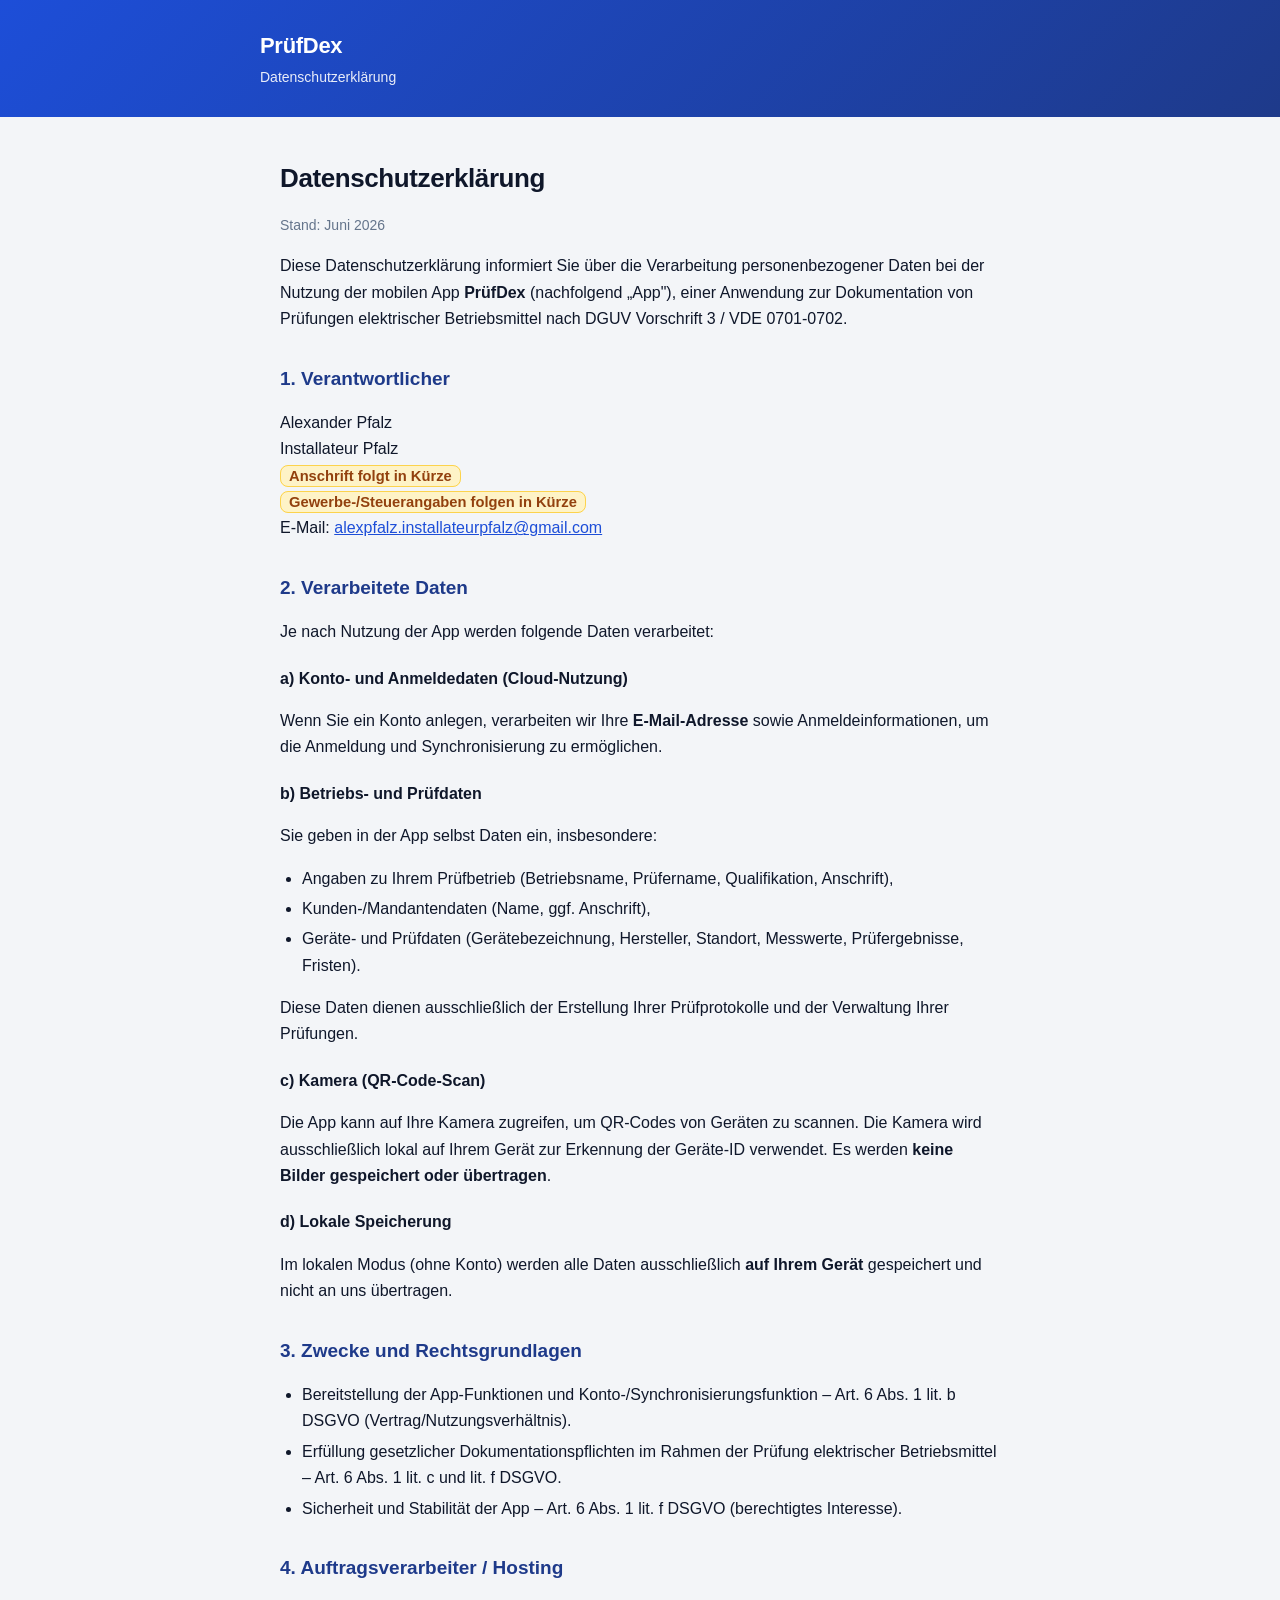
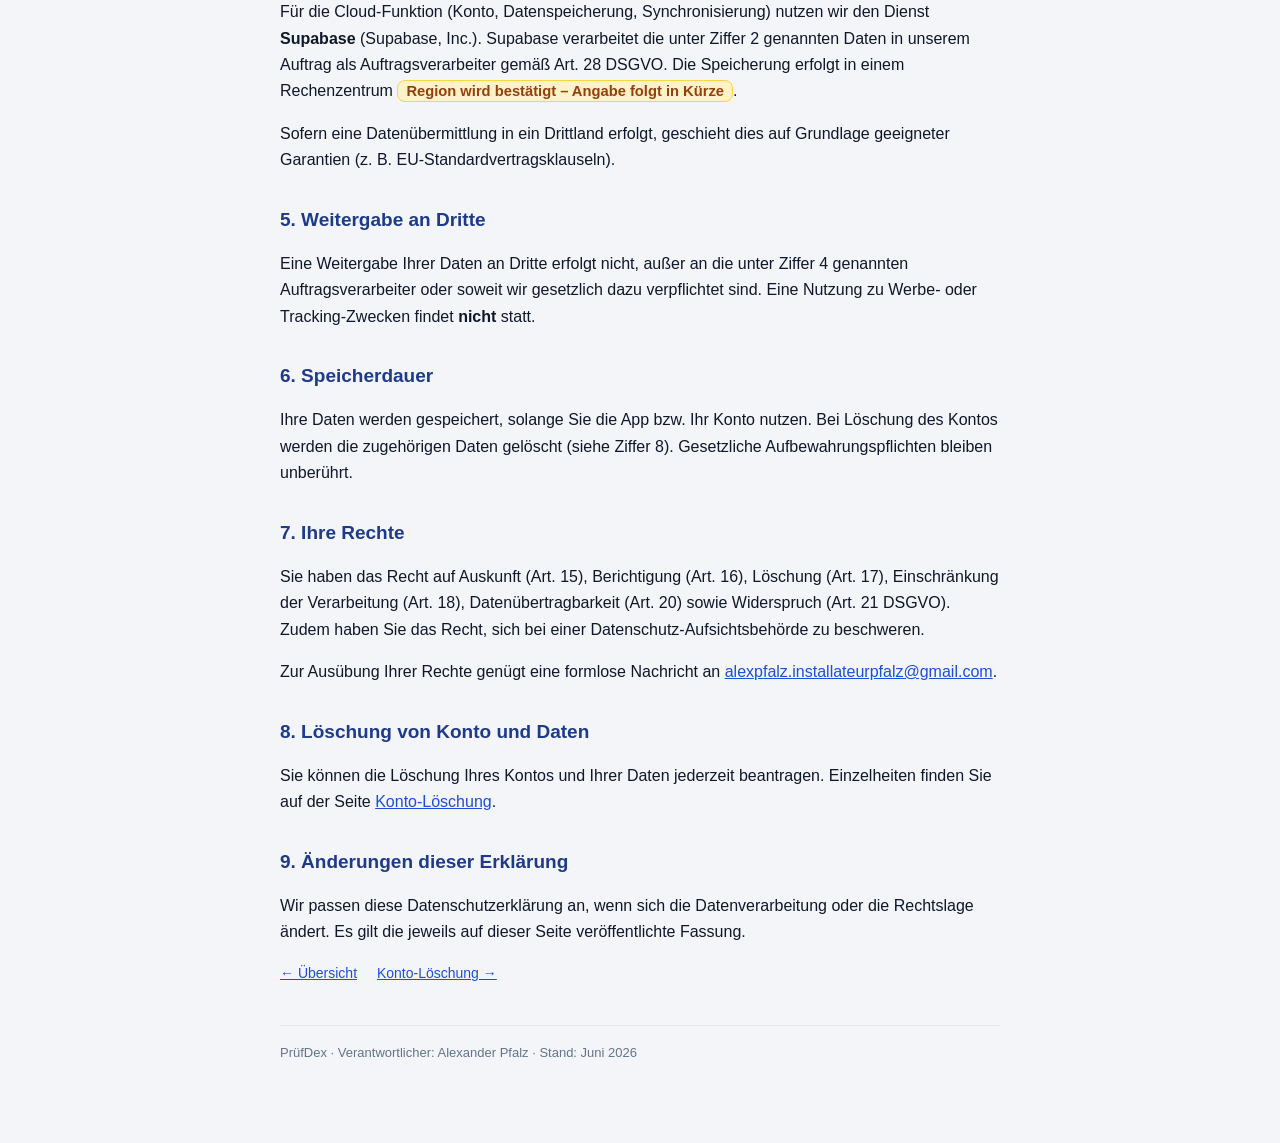
==== datenschutz.html @ de249e53 "PrüfDex Legal: Datenschutz + Konto-Löschung" ====
<!doctype html>
<html lang="de">
<head>
<meta charset="utf-8" />
<meta name="viewport" content="width=device-width, initial-scale=1" />
<title>Datenschutzerklärung – PrüfDex</title>
<link rel="stylesheet" href="style.css" />
</head>
<body>
<header>
  <div class="wrap">
    <div class="brand">PrüfDex</div>
    <div class="tag">Datenschutzerklärung</div>
  </div>
</header>
<div class="wrap">
  <h1>Datenschutzerklärung</h1>
  <p class="stand">Stand: Juni 2026</p>
  <p>Diese Datenschutzerklärung informiert Sie über die Verarbeitung personenbezogener Daten bei der Nutzung der mobilen App <strong>PrüfDex</strong> (nachfolgend „App"), einer Anwendung zur Dokumentation von Prüfungen elektrischer Betriebsmittel nach DGUV Vorschrift 3 / VDE 0701-0702.</p>

  <h2>1. Verantwortlicher</h2>
  <p>
    Alexander Pfalz<br />
    Installateur Pfalz<br />
    <span class="placeholder">Anschrift folgt in Kürze</span><br />
    <span class="placeholder">Gewerbe-/Steuerangaben folgen in Kürze</span><br />
    E-Mail: <a href="mailto:alexpfalz.installateurpfalz@gmail.com">alexpfalz.installateurpfalz@gmail.com</a>
  </p>

  <h2>2. Verarbeitete Daten</h2>
  <p>Je nach Nutzung der App werden folgende Daten verarbeitet:</p>

  <h3>a) Konto- und Anmeldedaten (Cloud-Nutzung)</h3>
  <p>Wenn Sie ein Konto anlegen, verarbeiten wir Ihre <strong>E-Mail-Adresse</strong> sowie Anmeldeinformationen, um die Anmeldung und Synchronisierung zu ermöglichen.</p>

  <h3>b) Betriebs- und Prüfdaten</h3>
  <p>Sie geben in der App selbst Daten ein, insbesondere:</p>
  <ul>
    <li>Angaben zu Ihrem Prüfbetrieb (Betriebsname, Prüfername, Qualifikation, Anschrift),</li>
    <li>Kunden-/Mandantendaten (Name, ggf. Anschrift),</li>
    <li>Geräte- und Prüfdaten (Gerätebezeichnung, Hersteller, Standort, Messwerte, Prüfergebnisse, Fristen).</li>
  </ul>
  <p>Diese Daten dienen ausschließlich der Erstellung Ihrer Prüfprotokolle und der Verwaltung Ihrer Prüfungen.</p>

  <h3>c) Kamera (QR-Code-Scan)</h3>
  <p>Die App kann auf Ihre Kamera zugreifen, um QR-Codes von Geräten zu scannen. Die Kamera wird ausschließlich lokal auf Ihrem Gerät zur Erkennung der Geräte-ID verwendet. Es werden <strong>keine Bilder gespeichert oder übertragen</strong>.</p>

  <h3>d) Lokale Speicherung</h3>
  <p>Im lokalen Modus (ohne Konto) werden alle Daten ausschließlich <strong>auf Ihrem Gerät</strong> gespeichert und nicht an uns übertragen.</p>

  <h2>3. Zwecke und Rechtsgrundlagen</h2>
  <ul>
    <li>Bereitstellung der App-Funktionen und Konto-/Synchronisierungsfunktion – Art. 6 Abs. 1 lit. b DSGVO (Vertrag/Nutzungsverhältnis).</li>
    <li>Erfüllung gesetzlicher Dokumentationspflichten im Rahmen der Prüfung elektrischer Betriebsmittel – Art. 6 Abs. 1 lit. c und lit. f DSGVO.</li>
    <li>Sicherheit und Stabilität der App – Art. 6 Abs. 1 lit. f DSGVO (berechtigtes Interesse).</li>
  </ul>

  <h2>4. Auftragsverarbeiter / Hosting</h2>
  <p>Für die Cloud-Funktion (Konto, Datenspeicherung, Synchronisierung) nutzen wir den Dienst <strong>Supabase</strong> (Supabase, Inc.). Supabase verarbeitet die unter Ziffer 2 genannten Daten in unserem Auftrag als Auftragsverarbeiter gemäß Art. 28 DSGVO. Die Speicherung erfolgt in einem Rechenzentrum <span class="placeholder">Region wird bestätigt – Angabe folgt in Kürze</span>.</p>
  <p>Sofern eine Datenübermittlung in ein Drittland erfolgt, geschieht dies auf Grundlage geeigneter Garantien (z. B. EU-Standardvertragsklauseln).</p>

  <h2>5. Weitergabe an Dritte</h2>
  <p>Eine Weitergabe Ihrer Daten an Dritte erfolgt nicht, außer an die unter Ziffer 4 genannten Auftragsverarbeiter oder soweit wir gesetzlich dazu verpflichtet sind. Eine Nutzung zu Werbe- oder Tracking-Zwecken findet <strong>nicht</strong> statt.</p>

  <h2>6. Speicherdauer</h2>
  <p>Ihre Daten werden gespeichert, solange Sie die App bzw. Ihr Konto nutzen. Bei Löschung des Kontos werden die zugehörigen Daten gelöscht (siehe Ziffer 8). Gesetzliche Aufbewahrungspflichten bleiben unberührt.</p>

  <h2>7. Ihre Rechte</h2>
  <p>Sie haben das Recht auf Auskunft (Art. 15), Berichtigung (Art. 16), Löschung (Art. 17), Einschränkung der Verarbeitung (Art. 18), Datenübertragbarkeit (Art. 20) sowie Widerspruch (Art. 21 DSGVO). Zudem haben Sie das Recht, sich bei einer Datenschutz-Aufsichtsbehörde zu beschweren.</p>
  <p>Zur Ausübung Ihrer Rechte genügt eine formlose Nachricht an <a href="mailto:alexpfalz.installateurpfalz@gmail.com">alexpfalz.installateurpfalz@gmail.com</a>.</p>

  <h2>8. Löschung von Konto und Daten</h2>
  <p>Sie können die Löschung Ihres Kontos und Ihrer Daten jederzeit beantragen. Einzelheiten finden Sie auf der Seite <a href="konto-loeschung.html">Konto-Löschung</a>.</p>

  <h2>9. Änderungen dieser Erklärung</h2>
  <p>Wir passen diese Datenschutzerklärung an, wenn sich die Datenverarbeitung oder die Rechtslage ändert. Es gilt die jeweils auf dieser Seite veröffentlichte Fassung.</p>

  <div class="nav">
    <a href="index.html">← Übersicht</a>
    <a href="konto-loeschung.html">Konto-Löschung →</a>
  </div>
  <footer>PrüfDex · Verantwortlicher: Alexander Pfalz · Stand: Juni 2026</footer>
</div>
</body>
</html>
---- style.css ----
:root {
  --primary: #1D4ED8;
  --primary-dark: #1E3A8A;
  --text: #0F172A;
  --muted: #64748B;
  --bg: #F3F5F8;
  --card: #FFFFFF;
  --border: #E2E8F0;
}
* { box-sizing: border-box; }
body {
  margin: 0;
  font-family: -apple-system, BlinkMacSystemFont, "Segoe UI", Roboto, Arial, sans-serif;
  color: var(--text);
  background: var(--bg);
  line-height: 1.65;
}
.wrap { max-width: 760px; margin: 0 auto; padding: 32px 20px 80px; }
header {
  background: linear-gradient(135deg, var(--primary), var(--primary-dark));
  color: #fff;
  padding: 28px 20px;
}
header .wrap { padding: 0; max-width: 760px; margin: 0 auto; }
header .brand { font-size: 22px; font-weight: 800; letter-spacing: -0.3px; }
header .tag { opacity: 0.9; font-size: 14px; margin-top: 2px; }
h1 { font-size: 26px; margin: 8px 0 4px; letter-spacing: -0.4px; }
h2 { font-size: 19px; margin: 30px 0 8px; color: var(--primary-dark); }
h3 { font-size: 16px; margin: 20px 0 4px; }
a { color: var(--primary); }
.stand { color: var(--muted); font-size: 14px; margin-bottom: 8px; }
.card {
  background: var(--card);
  border: 1px solid var(--border);
  border-radius: 14px;
  padding: 22px 24px;
  margin-top: 18px;
}
.muted { color: var(--muted); }
.placeholder {
  background: #FEF3C7;
  border: 1px solid #FCD34D;
  border-radius: 8px;
  padding: 2px 8px;
  font-size: 0.92em;
  color: #92400E;
  font-weight: 600;
}
ul { padding-left: 22px; }
li { margin: 4px 0; }
.btn {
  display: inline-block;
  background: var(--primary);
  color: #fff;
  text-decoration: none;
  padding: 12px 18px;
  border-radius: 10px;
  font-weight: 700;
  margin-top: 8px;
}
.nav { margin-top: 16px; font-size: 14px; }
.nav a { margin-right: 16px; }
footer { color: var(--muted); font-size: 13px; margin-top: 40px; border-top: 1px solid var(--border); padding-top: 16px; }
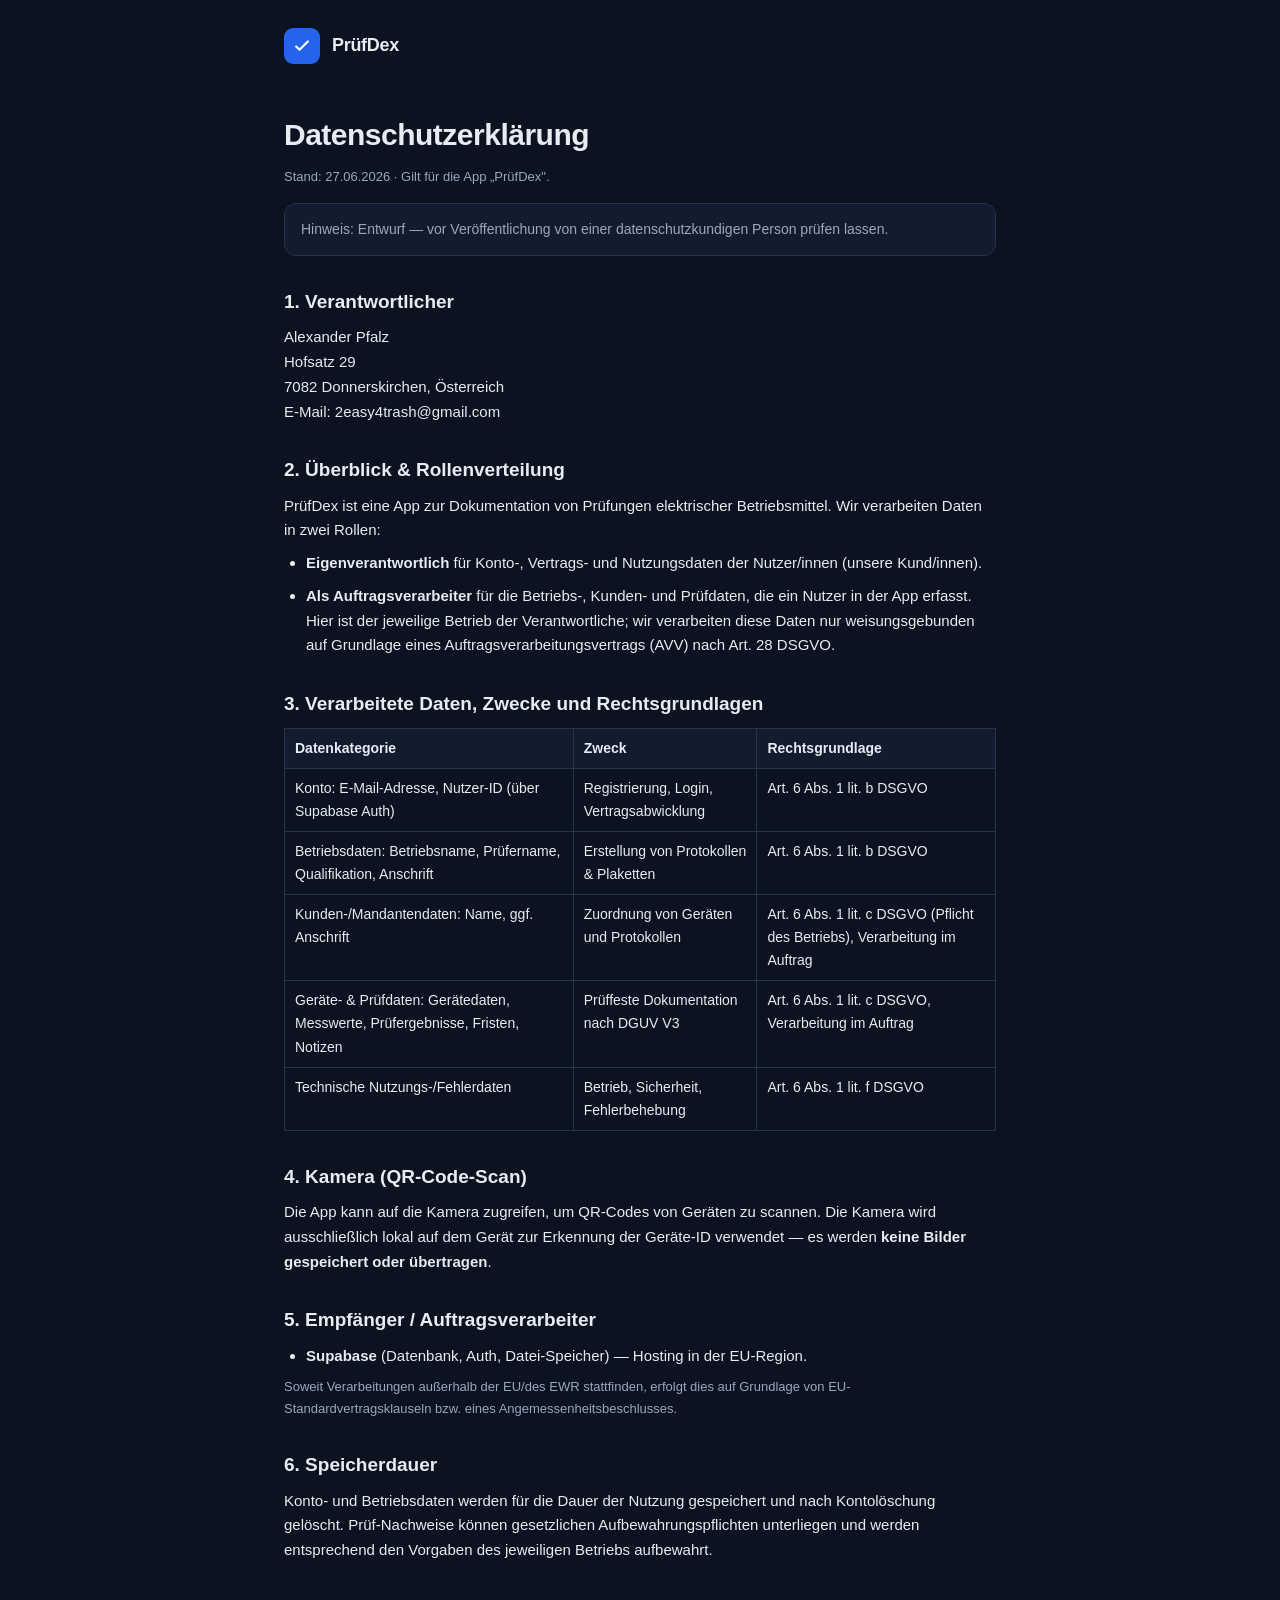
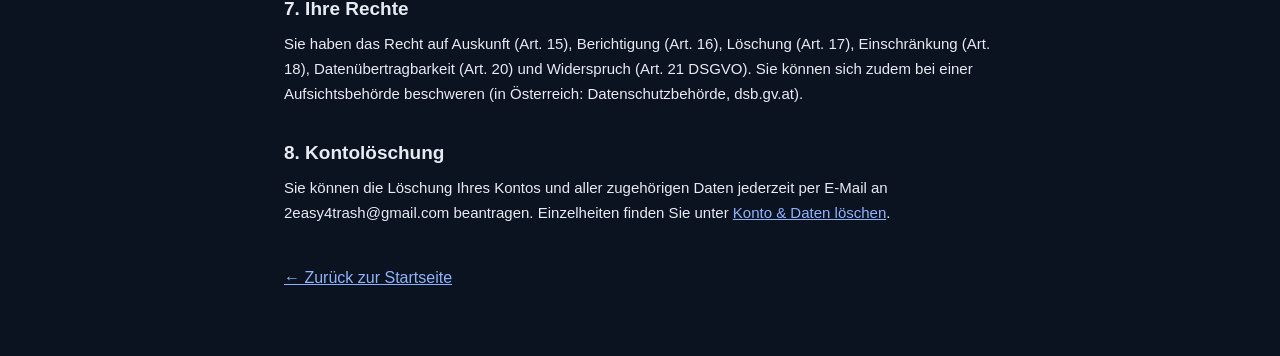
==== commit 3c84569e: "Redesign im Suite-Stil (dunkel) + Impressum; Kontaktdaten/Adresse korrigiert" ====
--- a/datenschutz.html
+++ b/datenschutz.html
@@ -1,85 +1,120 @@
-<!doctype html>
+<!DOCTYPE html>
 <html lang="de">
 <head>
-<meta charset="utf-8" />
-<meta name="viewport" content="width=device-width, initial-scale=1" />
-<title>Datenschutzerklärung – PrüfDex</title>
-<link rel="stylesheet" href="style.css" />
+  <meta charset="utf-8" />
+  <meta name="viewport" content="width=device-width, initial-scale=1" />
+  <title>Datenschutzerklärung — PrüfDex</title>
+  <meta name="robots" content="all" />
+  <meta name="theme-color" content="#0B1220" />
+  <style>
+    :root {
+      --bg: #0B1220; --surface: #131C2E; --border: #27334A;
+      --text: #E7ECF3; --muted: #9AA7BD; --blue: #2563EB;
+    }
+    * { box-sizing: border-box; margin: 0; padding: 0; }
+    body {
+      background: var(--bg); color: var(--text);
+      font-family: -apple-system, BlinkMacSystemFont, 'Segoe UI', Roboto, Helvetica, Arial, sans-serif;
+      line-height: 1.65; -webkit-font-smoothing: antialiased;
+    }
+    .wrap { max-width: 760px; margin: 0 auto; padding: 0 24px 64px; }
+    header { padding: 28px 0; display: flex; align-items: center; gap: 12px; }
+    .logo { width: 36px; height: 36px; background: var(--blue); border-radius: 9px; display: grid; place-items: center; }
+    .brand { font-size: 18px; font-weight: 700; letter-spacing: -0.3px; }
+    a { color: #8FB4FF; }
+    h1 { font-size: 30px; font-weight: 800; letter-spacing: -0.5px; margin: 18px 0 6px; }
+    h2 { font-size: 19px; font-weight: 700; margin: 30px 0 8px; }
+    p, li { color: var(--text); font-size: 15px; margin-bottom: 8px; }
+    ul { padding-left: 22px; }
+    .muted { color: var(--muted); font-size: 13px; }
+    .note { background: var(--surface); border: 1px solid var(--border); border-radius: 12px; padding: 14px 16px; margin: 16px 0; font-size: 14px; color: var(--muted); }
+    table { width: 100%; border-collapse: collapse; margin: 8px 0 4px; font-size: 14px; }
+    td, th { border: 1px solid var(--border); padding: 8px 10px; text-align: left; vertical-align: top; }
+    th { background: var(--surface); }
+    .back { display: inline-block; margin-top: 32px; }
+  </style>
 </head>
 <body>
-<header>
   <div class="wrap">
-    <div class="brand">PrüfDex</div>
-    <div class="tag">Datenschutzerklärung</div>
+    <header>
+      <span class="logo">
+        <svg width="20" height="20" viewBox="0 0 24 24" aria-hidden="true">
+          <path d="M5 12.5l4 4 10-10" fill="none" stroke="#fff" stroke-width="2.6" stroke-linecap="round" stroke-linejoin="round"/>
+        </svg>
+      </span>
+      <span class="brand">PrüfDex</span>
+    </header>
+
+    <h1>Datenschutzerklärung</h1>
+    <p class="muted">Stand: 27.06.2026 · Gilt für die App „PrüfDex".</p>
+
+    <div class="note">
+      Hinweis: Entwurf — vor Veröffentlichung von einer datenschutzkundigen Person prüfen lassen.
+    </div>
+
+    <h2>1. Verantwortlicher</h2>
+    <p>
+      Alexander Pfalz<br/>
+      Hofsatz 29<br/>
+      7082 Donnerskirchen, Österreich<br/>
+      E-Mail: 2easy4trash@gmail.com
+    </p>
+
+    <h2>2. Überblick &amp; Rollenverteilung</h2>
+    <p>PrüfDex ist eine App zur Dokumentation von Prüfungen elektrischer Betriebsmittel. Wir verarbeiten Daten in zwei Rollen:</p>
+    <ul>
+      <li><strong>Eigenverantwortlich</strong> für Konto-, Vertrags- und Nutzungsdaten der Nutzer/innen (unsere Kund/innen).</li>
+      <li><strong>Als Auftragsverarbeiter</strong> für die Betriebs-, Kunden- und Prüfdaten, die ein Nutzer in der App erfasst. Hier ist der jeweilige Betrieb der Verantwortliche; wir verarbeiten diese Daten nur weisungsgebunden auf Grundlage eines Auftragsverarbeitungsvertrags (AVV) nach Art. 28 DSGVO.</li>
+    </ul>
+
+    <h2>3. Verarbeitete Daten, Zwecke und Rechtsgrundlagen</h2>
+    <table>
+      <tr><th>Datenkategorie</th><th>Zweck</th><th>Rechtsgrundlage</th></tr>
+      <tr><td>Konto: E-Mail-Adresse, Nutzer-ID (über Supabase Auth)</td><td>Registrierung, Login, Vertragsabwicklung</td><td>Art. 6 Abs. 1 lit. b DSGVO</td></tr>
+      <tr><td>Betriebsdaten: Betriebsname, Prüfername, Qualifikation, Anschrift</td><td>Erstellung von Protokollen &amp; Plaketten</td><td>Art. 6 Abs. 1 lit. b DSGVO</td></tr>
+      <tr><td>Kunden-/Mandantendaten: Name, ggf. Anschrift</td><td>Zuordnung von Geräten und Protokollen</td><td>Art. 6 Abs. 1 lit. c DSGVO (Pflicht des Betriebs), Verarbeitung im Auftrag</td></tr>
+      <tr><td>Geräte- &amp; Prüfdaten: Gerätedaten, Messwerte, Prüfergebnisse, Fristen, Notizen</td><td>Prüffeste Dokumentation nach DGUV V3</td><td>Art. 6 Abs. 1 lit. c DSGVO, Verarbeitung im Auftrag</td></tr>
+      <tr><td>Technische Nutzungs-/Fehlerdaten</td><td>Betrieb, Sicherheit, Fehlerbehebung</td><td>Art. 6 Abs. 1 lit. f DSGVO</td></tr>
+    </table>
+
+    <h2>4. Kamera (QR-Code-Scan)</h2>
+    <p>
+      Die App kann auf die Kamera zugreifen, um QR-Codes von Geräten zu scannen. Die Kamera wird
+      ausschließlich lokal auf dem Gerät zur Erkennung der Geräte-ID verwendet — es werden
+      <strong>keine Bilder gespeichert oder übertragen</strong>.
+    </p>
+
+    <h2>5. Empfänger / Auftragsverarbeiter</h2>
+    <ul>
+      <li><strong>Supabase</strong> (Datenbank, Auth, Datei-Speicher) — Hosting in der EU-Region.</li>
+    </ul>
+    <p class="muted">
+      Soweit Verarbeitungen außerhalb der EU/des EWR stattfinden, erfolgt dies auf Grundlage von
+      EU-Standardvertragsklauseln bzw. eines Angemessenheitsbeschlusses.
+    </p>
+
+    <h2>6. Speicherdauer</h2>
+    <p>
+      Konto- und Betriebsdaten werden für die Dauer der Nutzung gespeichert und nach Kontolöschung
+      gelöscht. Prüf-Nachweise können gesetzlichen Aufbewahrungspflichten unterliegen und werden
+      entsprechend den Vorgaben des jeweiligen Betriebs aufbewahrt.
+    </p>
+
+    <h2>7. Ihre Rechte</h2>
+    <p>
+      Sie haben das Recht auf Auskunft (Art. 15), Berichtigung (Art. 16), Löschung (Art. 17),
+      Einschränkung (Art. 18), Datenübertragbarkeit (Art. 20) und Widerspruch (Art. 21 DSGVO). Sie
+      können sich zudem bei einer Aufsichtsbehörde beschweren (in Österreich: Datenschutzbehörde, dsb.gv.at).
+    </p>
+
+    <h2>8. Kontolöschung</h2>
+    <p>
+      Sie können die Löschung Ihres Kontos und aller zugehörigen Daten jederzeit per E-Mail an
+      2easy4trash@gmail.com beantragen. Einzelheiten finden Sie unter
+      <a href="konto-loeschung.html">Konto &amp; Daten löschen</a>.
+    </p>
+
+    <a class="back" href="index.html">← Zurück zur Startseite</a>
   </div>
-</header>
-<div class="wrap">
-  <h1>Datenschutzerklärung</h1>
-  <p class="stand">Stand: Juni 2026</p>
-  <p>Diese Datenschutzerklärung informiert Sie über die Verarbeitung personenbezogener Daten bei der Nutzung der mobilen App <strong>PrüfDex</strong> (nachfolgend „App"), einer Anwendung zur Dokumentation von Prüfungen elektrischer Betriebsmittel nach DGUV Vorschrift 3 / VDE 0701-0702.</p>
-
-  <h2>1. Verantwortlicher</h2>
-  <p>
-    Alexander Pfalz<br />
-    Installateur Pfalz<br />
-    <span class="placeholder">Anschrift folgt in Kürze</span><br />
-    <span class="placeholder">Gewerbe-/Steuerangaben folgen in Kürze</span><br />
-    E-Mail: <a href="mailto:alexpfalz.installateurpfalz@gmail.com">alexpfalz.installateurpfalz@gmail.com</a>
-  </p>
-
-  <h2>2. Verarbeitete Daten</h2>
-  <p>Je nach Nutzung der App werden folgende Daten verarbeitet:</p>
-
-  <h3>a) Konto- und Anmeldedaten (Cloud-Nutzung)</h3>
-  <p>Wenn Sie ein Konto anlegen, verarbeiten wir Ihre <strong>E-Mail-Adresse</strong> sowie Anmeldeinformationen, um die Anmeldung und Synchronisierung zu ermöglichen.</p>
-
-  <h3>b) Betriebs- und Prüfdaten</h3>
-  <p>Sie geben in der App selbst Daten ein, insbesondere:</p>
-  <ul>
-    <li>Angaben zu Ihrem Prüfbetrieb (Betriebsname, Prüfername, Qualifikation, Anschrift),</li>
-    <li>Kunden-/Mandantendaten (Name, ggf. Anschrift),</li>
-    <li>Geräte- und Prüfdaten (Gerätebezeichnung, Hersteller, Standort, Messwerte, Prüfergebnisse, Fristen).</li>
-  </ul>
-  <p>Diese Daten dienen ausschließlich der Erstellung Ihrer Prüfprotokolle und der Verwaltung Ihrer Prüfungen.</p>
-
-  <h3>c) Kamera (QR-Code-Scan)</h3>
-  <p>Die App kann auf Ihre Kamera zugreifen, um QR-Codes von Geräten zu scannen. Die Kamera wird ausschließlich lokal auf Ihrem Gerät zur Erkennung der Geräte-ID verwendet. Es werden <strong>keine Bilder gespeichert oder übertragen</strong>.</p>
-
-  <h3>d) Lokale Speicherung</h3>
-  <p>Im lokalen Modus (ohne Konto) werden alle Daten ausschließlich <strong>auf Ihrem Gerät</strong> gespeichert und nicht an uns übertragen.</p>
-
-  <h2>3. Zwecke und Rechtsgrundlagen</h2>
-  <ul>
-    <li>Bereitstellung der App-Funktionen und Konto-/Synchronisierungsfunktion – Art. 6 Abs. 1 lit. b DSGVO (Vertrag/Nutzungsverhältnis).</li>
-    <li>Erfüllung gesetzlicher Dokumentationspflichten im Rahmen der Prüfung elektrischer Betriebsmittel – Art. 6 Abs. 1 lit. c und lit. f DSGVO.</li>
-    <li>Sicherheit und Stabilität der App – Art. 6 Abs. 1 lit. f DSGVO (berechtigtes Interesse).</li>
-  </ul>
-
-  <h2>4. Auftragsverarbeiter / Hosting</h2>
-  <p>Für die Cloud-Funktion (Konto, Datenspeicherung, Synchronisierung) nutzen wir den Dienst <strong>Supabase</strong> (Supabase, Inc.). Supabase verarbeitet die unter Ziffer 2 genannten Daten in unserem Auftrag als Auftragsverarbeiter gemäß Art. 28 DSGVO. Die Speicherung erfolgt in einem Rechenzentrum <span class="placeholder">Region wird bestätigt – Angabe folgt in Kürze</span>.</p>
-  <p>Sofern eine Datenübermittlung in ein Drittland erfolgt, geschieht dies auf Grundlage geeigneter Garantien (z. B. EU-Standardvertragsklauseln).</p>
-
-  <h2>5. Weitergabe an Dritte</h2>
-  <p>Eine Weitergabe Ihrer Daten an Dritte erfolgt nicht, außer an die unter Ziffer 4 genannten Auftragsverarbeiter oder soweit wir gesetzlich dazu verpflichtet sind. Eine Nutzung zu Werbe- oder Tracking-Zwecken findet <strong>nicht</strong> statt.</p>
-
-  <h2>6. Speicherdauer</h2>
-  <p>Ihre Daten werden gespeichert, solange Sie die App bzw. Ihr Konto nutzen. Bei Löschung des Kontos werden die zugehörigen Daten gelöscht (siehe Ziffer 8). Gesetzliche Aufbewahrungspflichten bleiben unberührt.</p>
-
-  <h2>7. Ihre Rechte</h2>
-  <p>Sie haben das Recht auf Auskunft (Art. 15), Berichtigung (Art. 16), Löschung (Art. 17), Einschränkung der Verarbeitung (Art. 18), Datenübertragbarkeit (Art. 20) sowie Widerspruch (Art. 21 DSGVO). Zudem haben Sie das Recht, sich bei einer Datenschutz-Aufsichtsbehörde zu beschweren.</p>
-  <p>Zur Ausübung Ihrer Rechte genügt eine formlose Nachricht an <a href="mailto:alexpfalz.installateurpfalz@gmail.com">alexpfalz.installateurpfalz@gmail.com</a>.</p>
-
-  <h2>8. Löschung von Konto und Daten</h2>
-  <p>Sie können die Löschung Ihres Kontos und Ihrer Daten jederzeit beantragen. Einzelheiten finden Sie auf der Seite <a href="konto-loeschung.html">Konto-Löschung</a>.</p>
-
-  <h2>9. Änderungen dieser Erklärung</h2>
-  <p>Wir passen diese Datenschutzerklärung an, wenn sich die Datenverarbeitung oder die Rechtslage ändert. Es gilt die jeweils auf dieser Seite veröffentlichte Fassung.</p>
-
-  <div class="nav">
-    <a href="index.html">← Übersicht</a>
-    <a href="konto-loeschung.html">Konto-Löschung →</a>
-  </div>
-  <footer>PrüfDex · Verantwortlicher: Alexander Pfalz · Stand: Juni 2026</footer>
-</div>
 </body>
 </html>
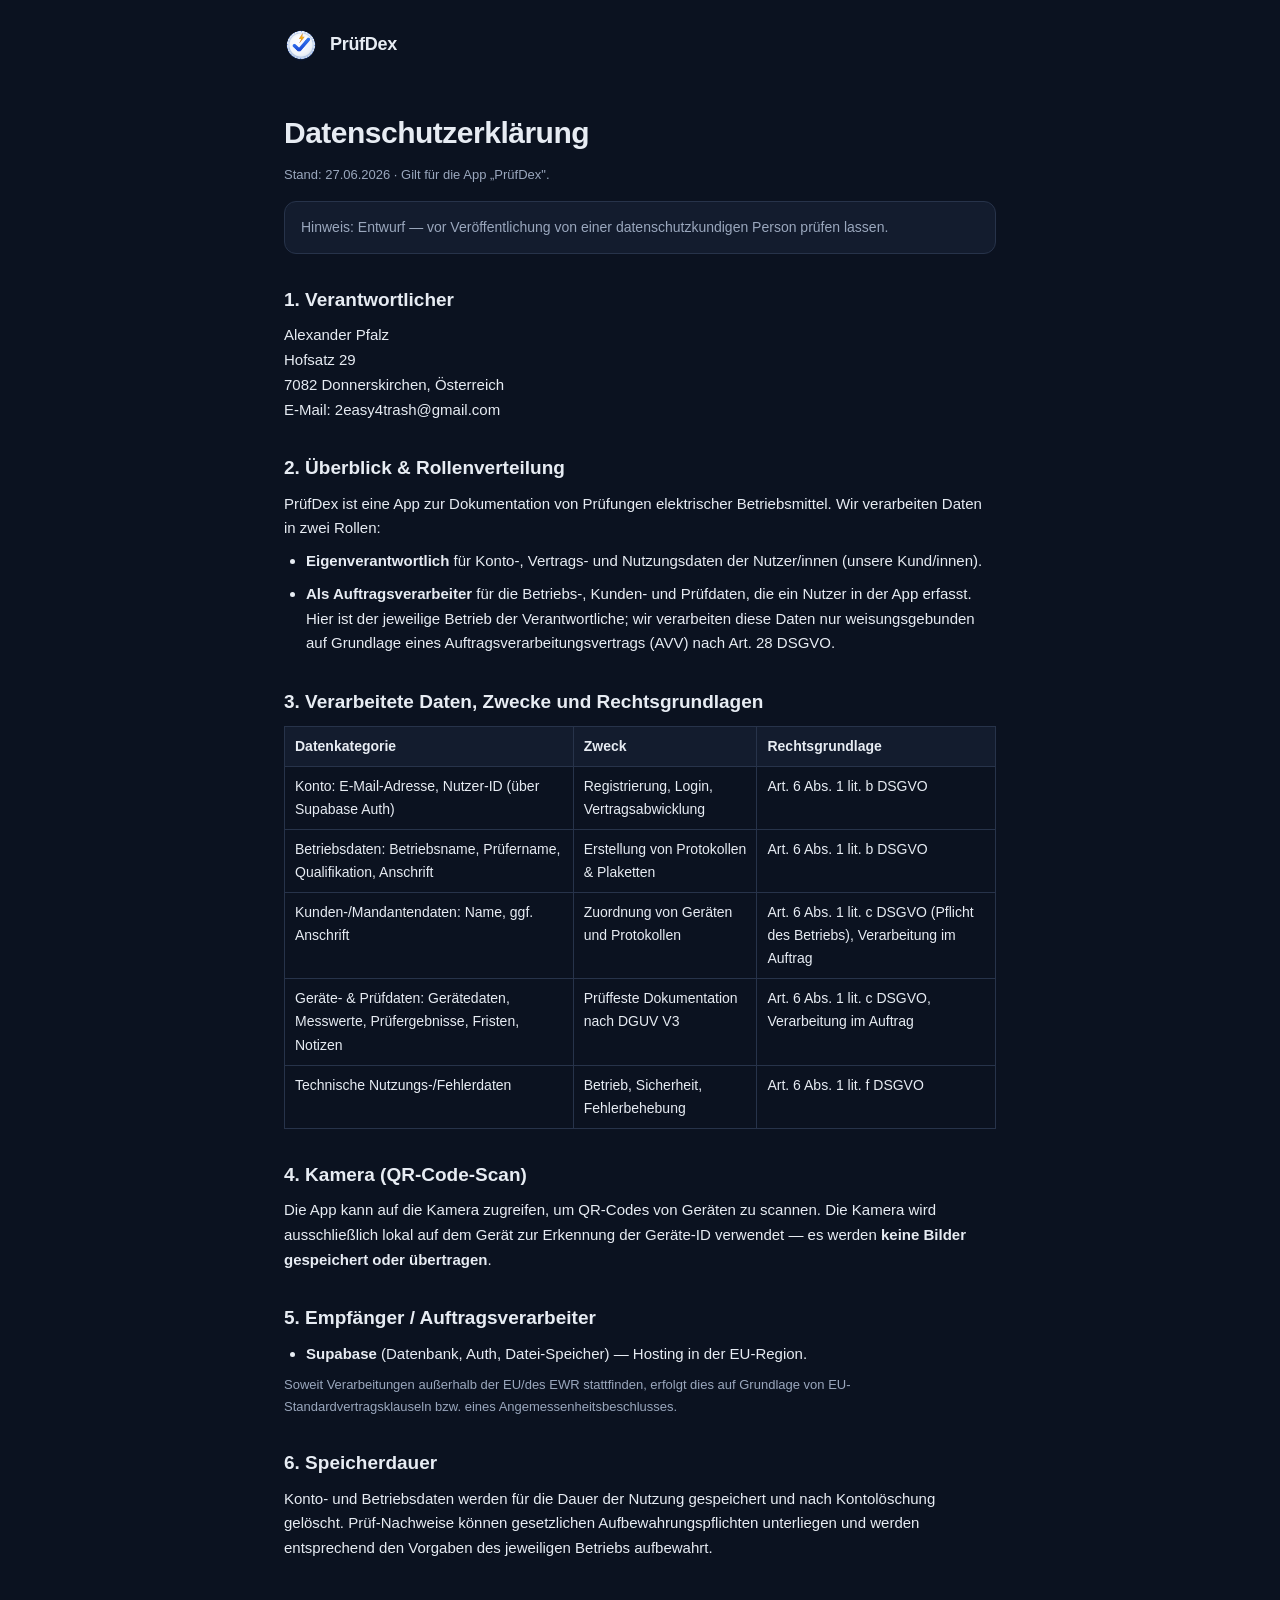
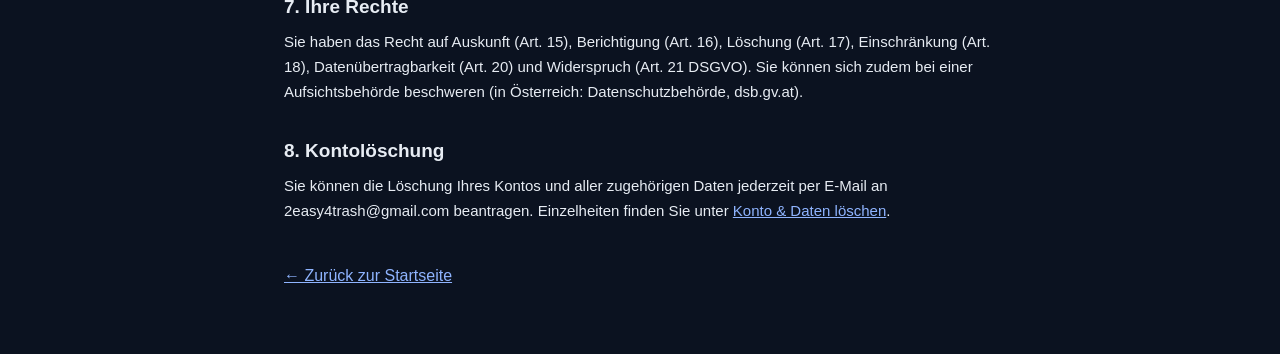
==== commit 9d68491c: "Echtes Logo, Play-Store-Button, komplette Suite (5 Apps) mit Zur-App-Buttons" ====
--- a/datenschutz.html
+++ b/datenschutz.html
@@ -37,11 +37,7 @@
 <body>
   <div class="wrap">
     <header>
-      <span class="logo">
-        <svg width="20" height="20" viewBox="0 0 24 24" aria-hidden="true">
-          <path d="M5 12.5l4 4 10-10" fill="none" stroke="#fff" stroke-width="2.6" stroke-linecap="round" stroke-linejoin="round"/>
-        </svg>
-      </span>
+      <img src="logo.png" width="34" height="34" alt="PrüfDex" style="display:block" />
       <span class="brand">PrüfDex</span>
     </header>
 
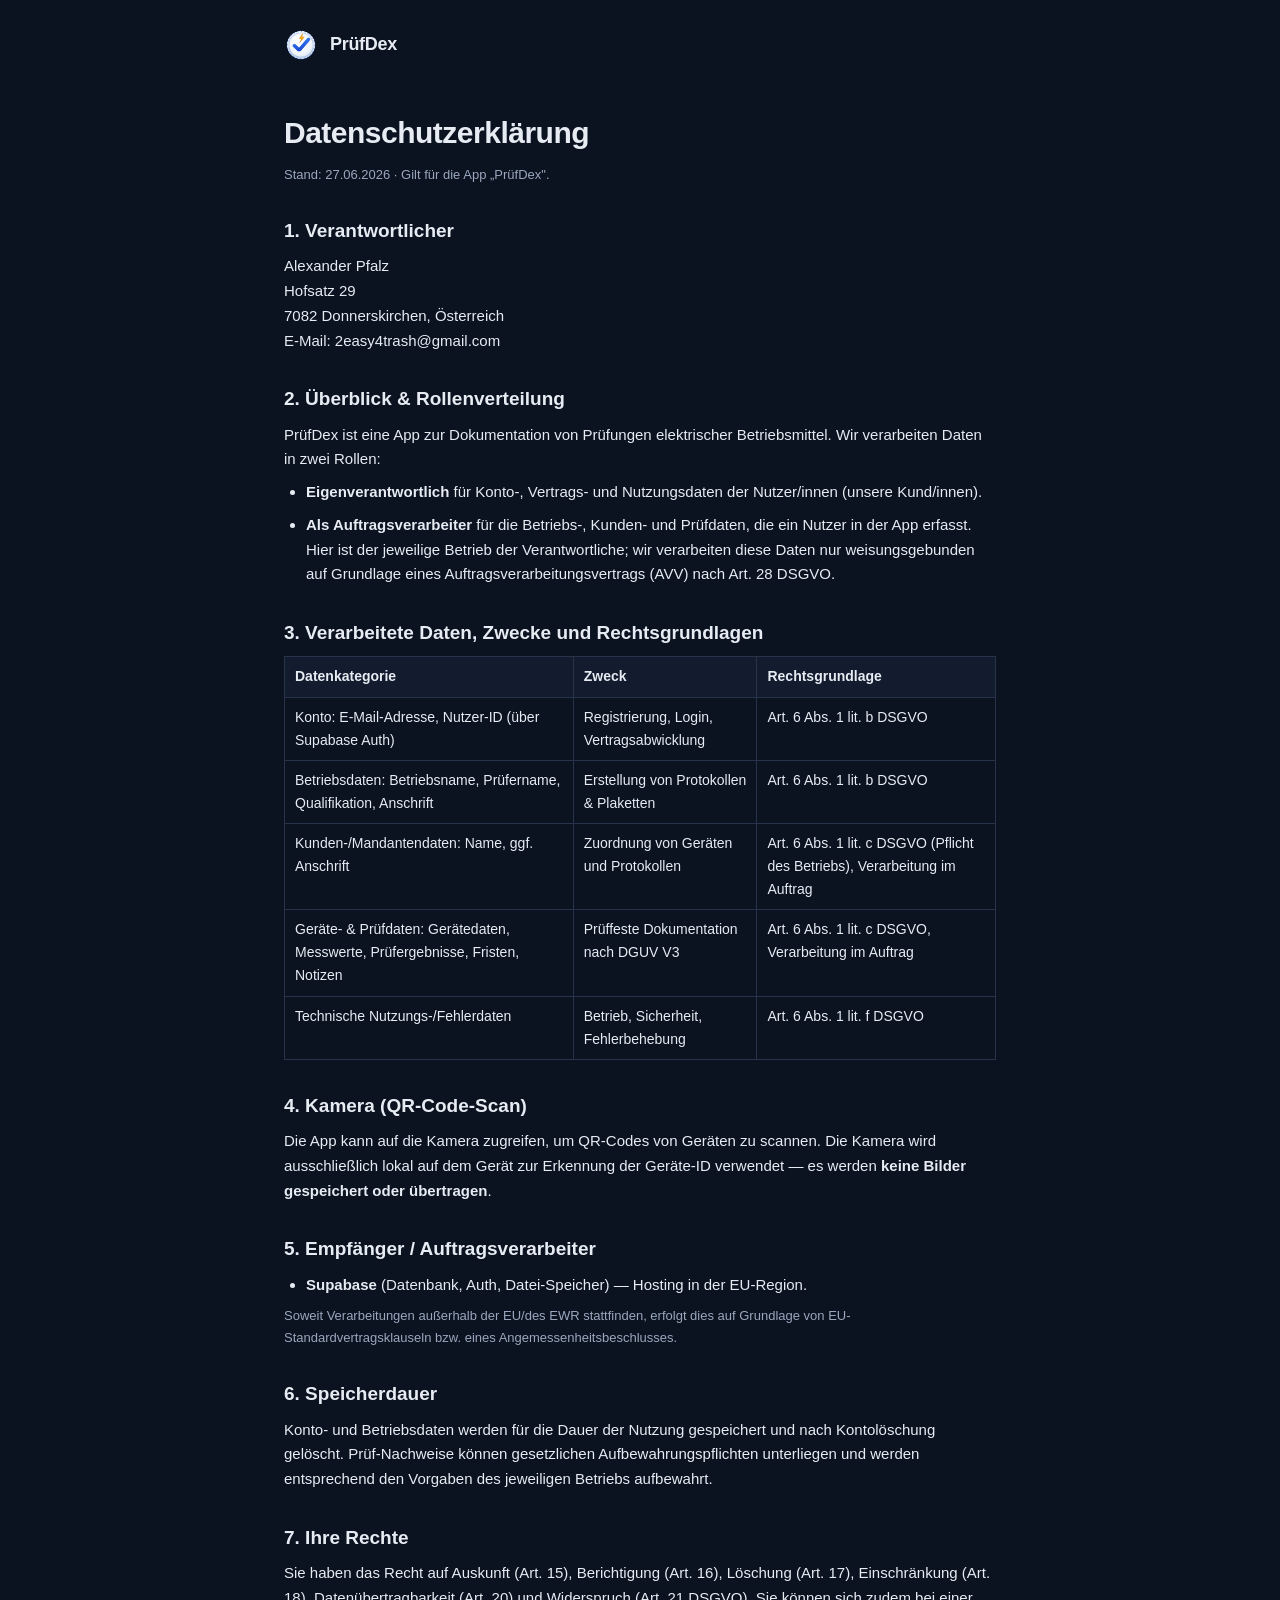
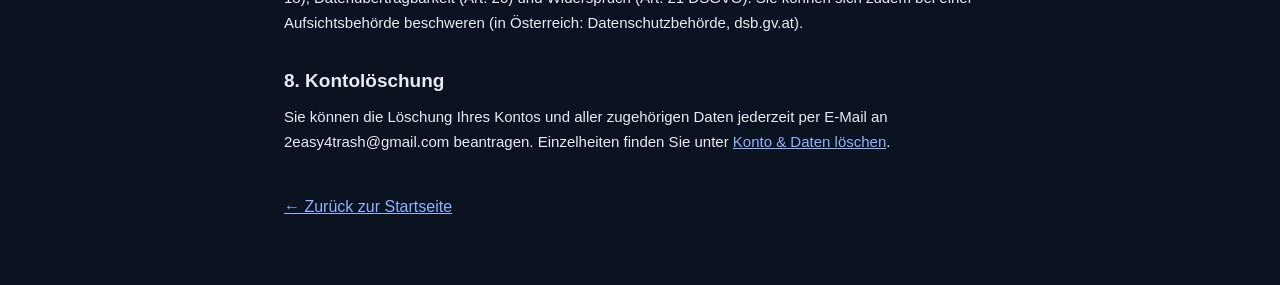
==== commit 6590d188: "Legal: Entwurfs-Hinweise vor Release entfernt Die Datenschutz-/Impressum-Seiten trugen noch interne " ====
--- a/datenschutz.html
+++ b/datenschutz.html
@@ -44,9 +44,6 @@
     <h1>Datenschutzerklärung</h1>
     <p class="muted">Stand: 27.06.2026 · Gilt für die App „PrüfDex".</p>
 
-    <div class="note">
-      Hinweis: Entwurf — vor Veröffentlichung von einer datenschutzkundigen Person prüfen lassen.
-    </div>
 
     <h2>1. Verantwortlicher</h2>
     <p>
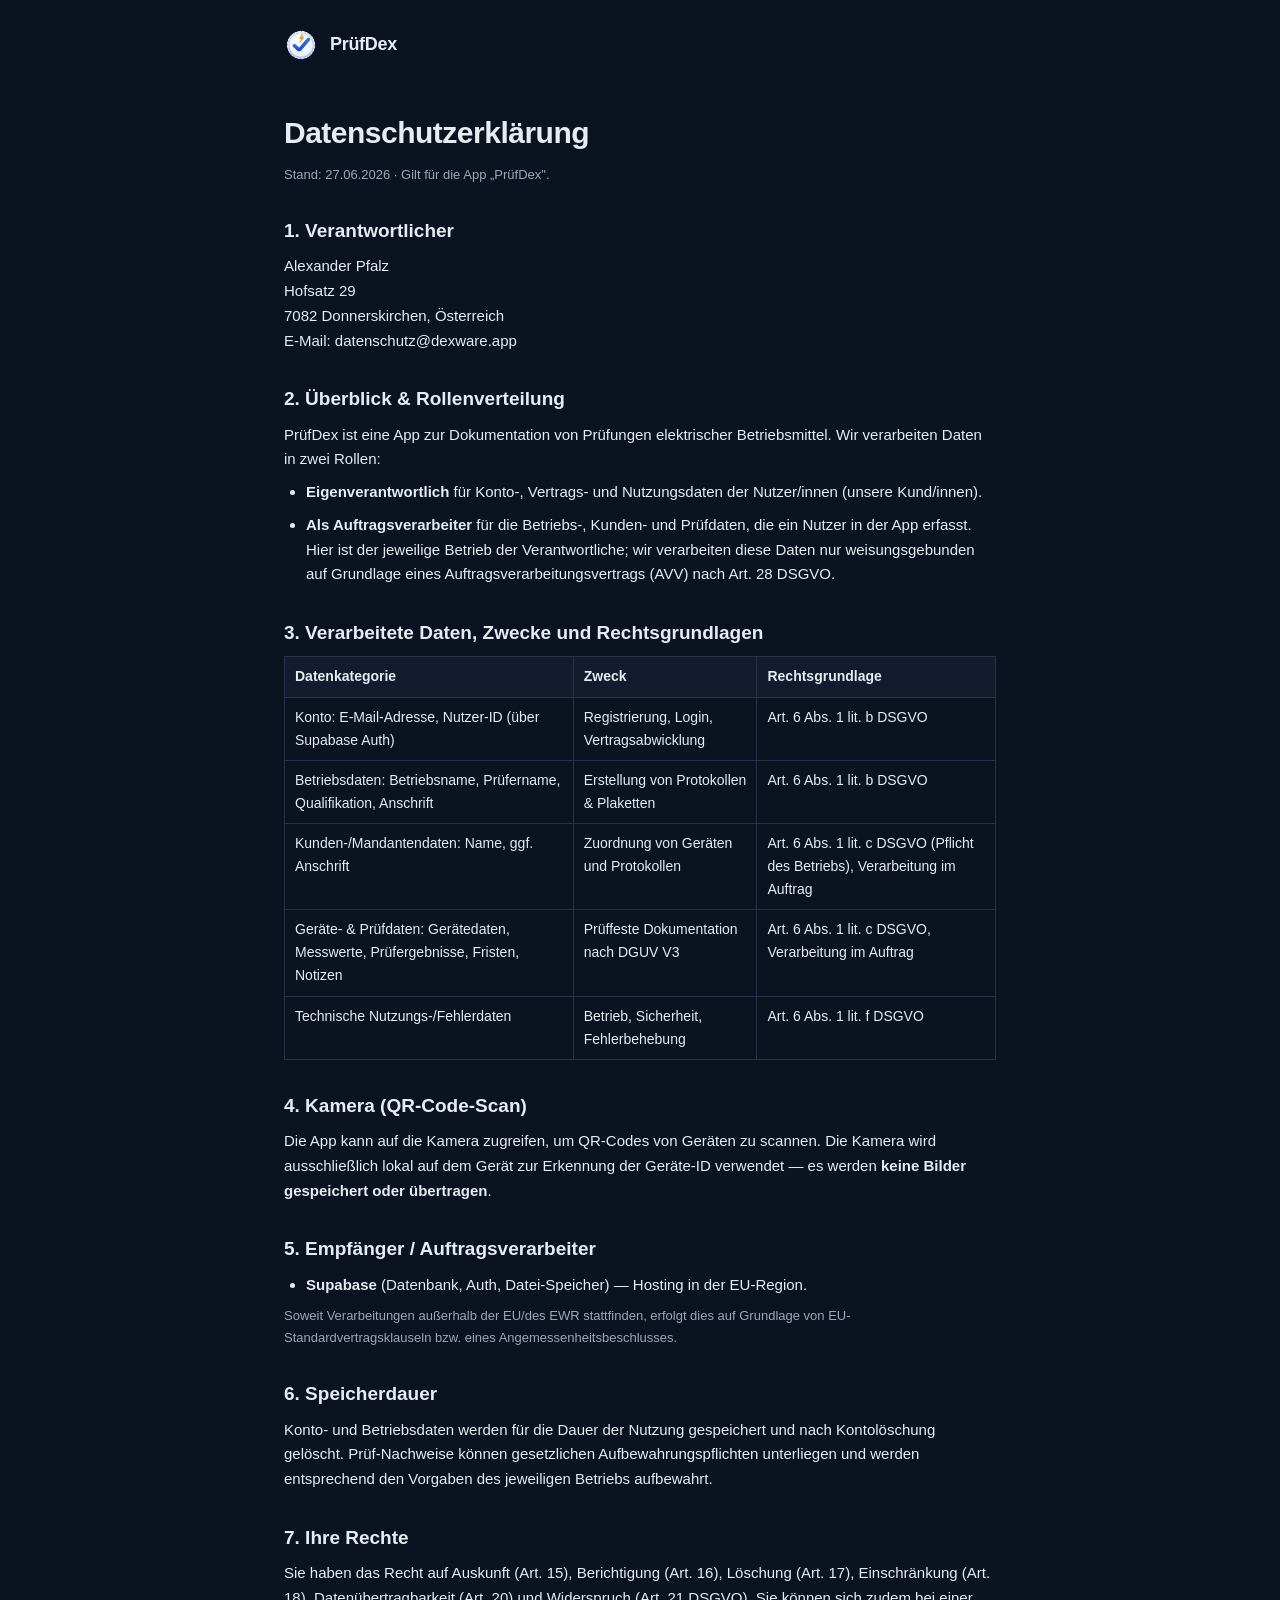
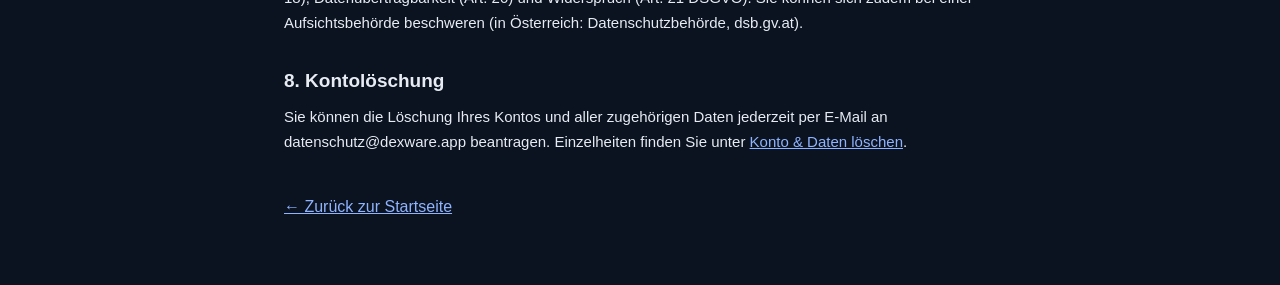
==== commit ac44562d: "Kontakt-E-Mail auf eigene Domain umgestellt 2easy4trash@gmail.com -> dexware.app-Adressen (Porkbun-W" ====
--- a/datenschutz.html
+++ b/datenschutz.html
@@ -50,7 +50,7 @@
       Alexander Pfalz<br/>
       Hofsatz 29<br/>
       7082 Donnerskirchen, Österreich<br/>
-      E-Mail: 2easy4trash@gmail.com
+      E-Mail: datenschutz@dexware.app
     </p>
 
     <h2>2. Überblick &amp; Rollenverteilung</h2>
@@ -103,7 +103,7 @@
     <h2>8. Kontolöschung</h2>
     <p>
       Sie können die Löschung Ihres Kontos und aller zugehörigen Daten jederzeit per E-Mail an
-      2easy4trash@gmail.com beantragen. Einzelheiten finden Sie unter
+      datenschutz@dexware.app beantragen. Einzelheiten finden Sie unter
       <a href="konto-loeschung.html">Konto &amp; Daten löschen</a>.
     </p>
 
